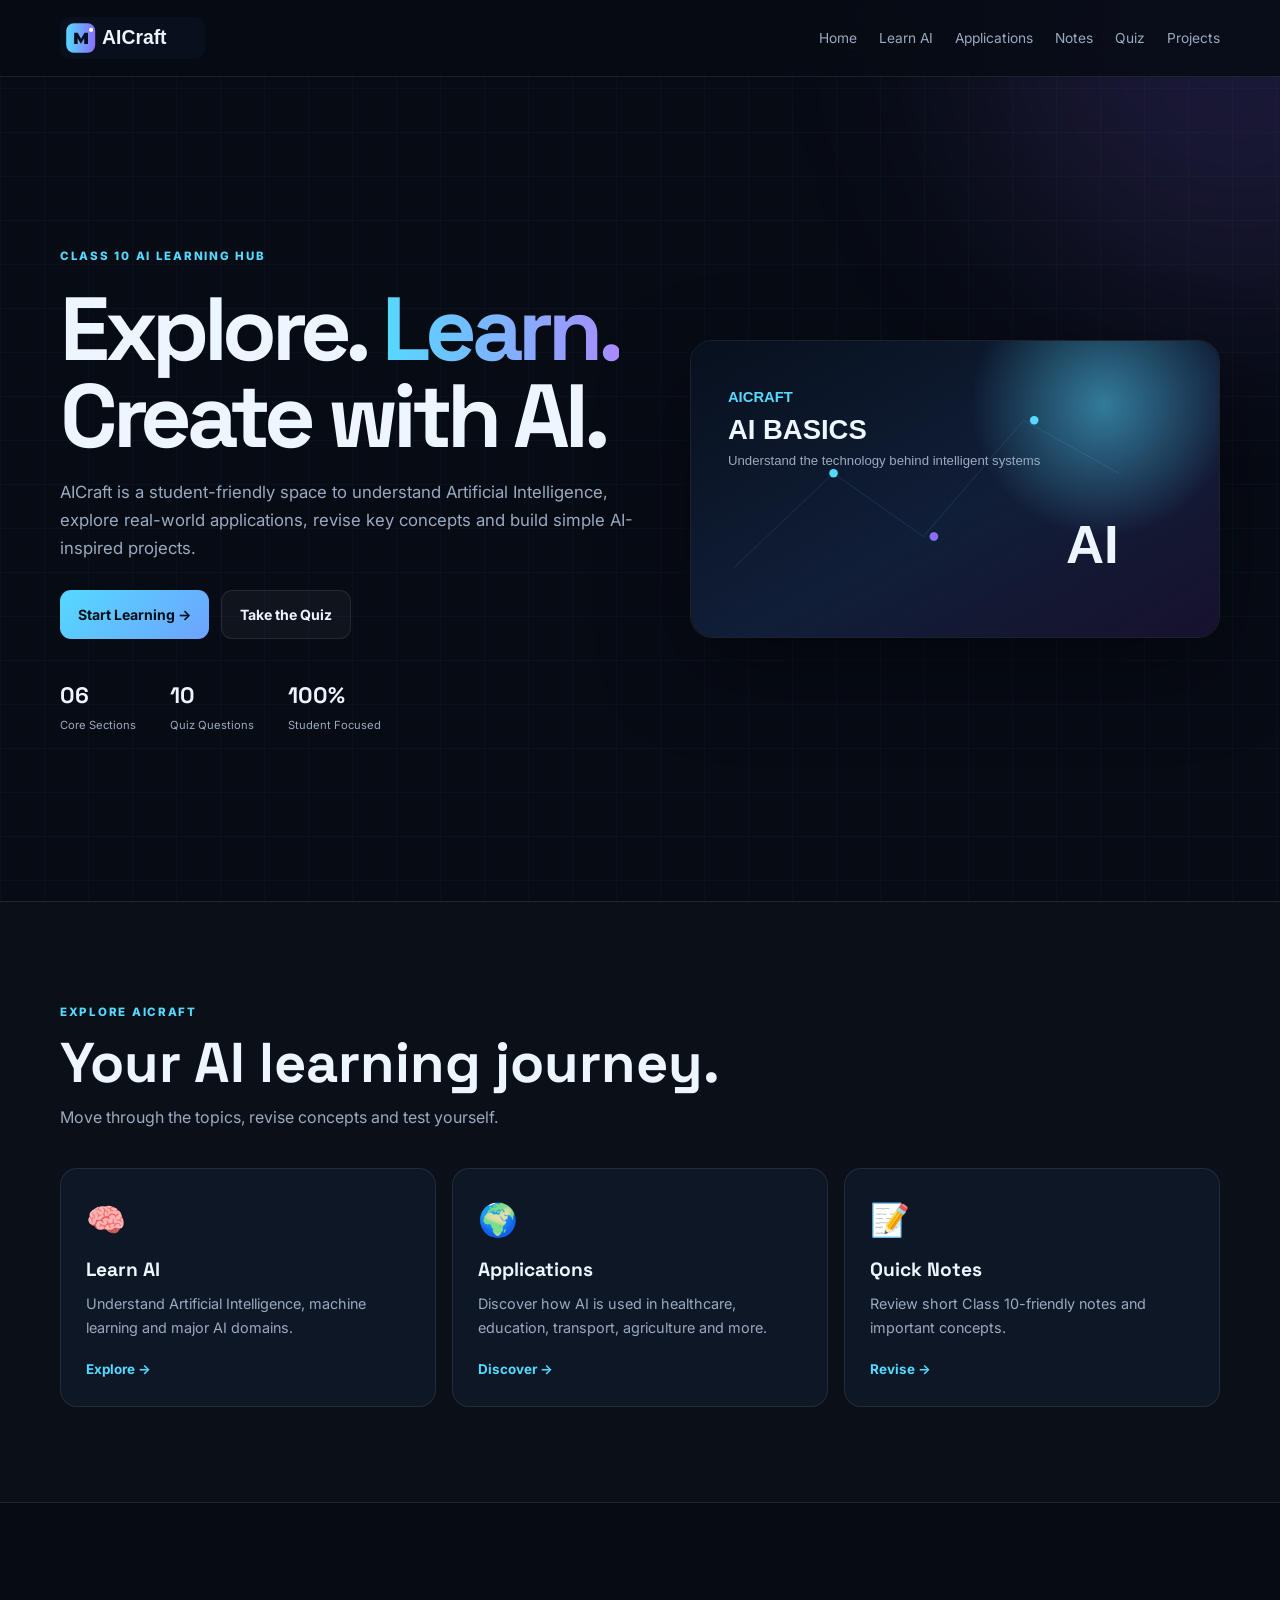
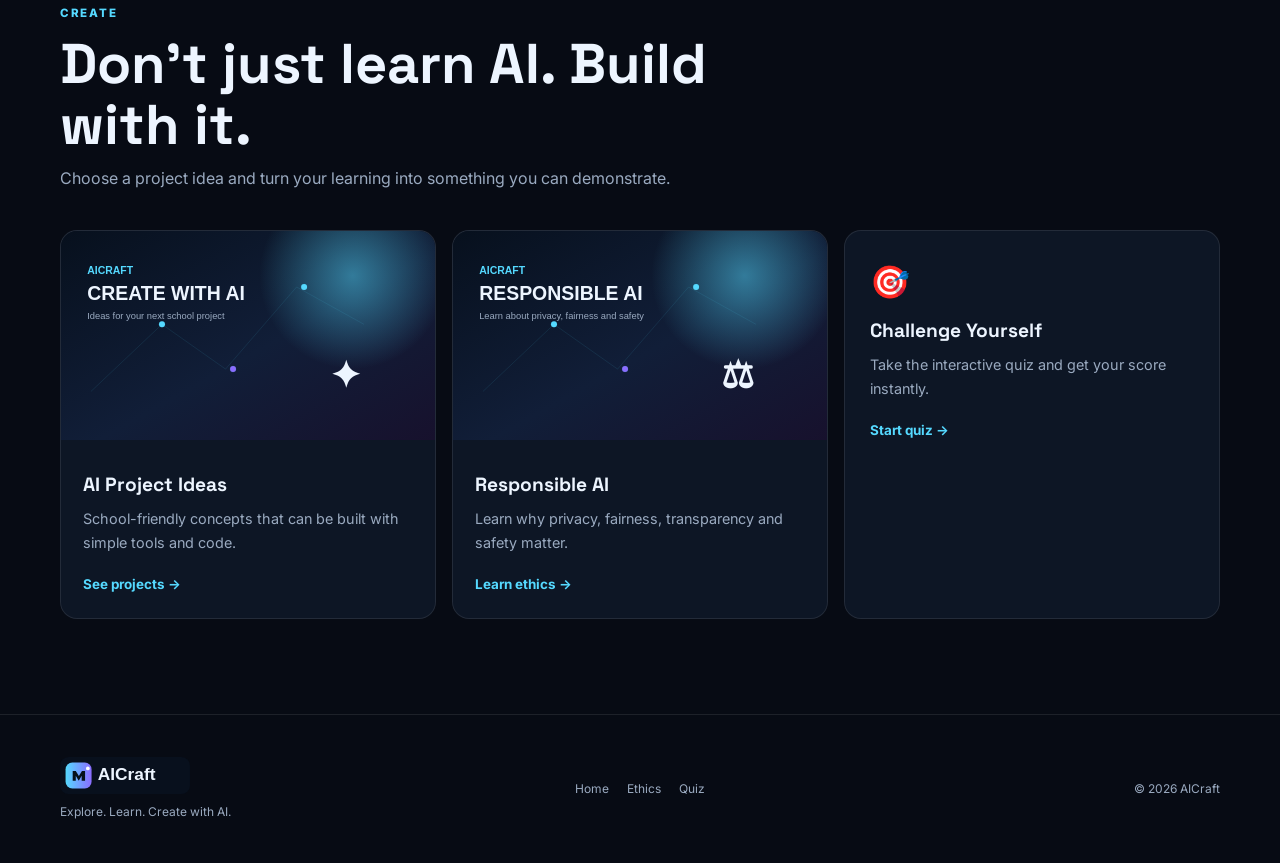
==== index.html @ e6972f3f "Add files via upload" ====
<!DOCTYPE html><html lang="en"><head><meta charset="UTF-8"><meta name="viewport" content="width=device-width,initial-scale=1.0"><meta name="description" content="AICraft Class 10 Artificial Intelligence learning website"><title>Home | AICraft</title><link rel="preconnect" href="https://fonts.googleapis.com"><link rel="preconnect" href="https://fonts.gstatic.com" crossorigin><link href="https://fonts.googleapis.com/css2?family=Inter:wght@400;600;700;800&family=Space+Grotesk:wght@500;600;700&display=swap" rel="stylesheet"><link rel="stylesheet" href="../style.css"></head><body><div class="bg"></div><header class="header"><nav class="nav container"><a class="brand" href="index.html"><img src="../assets/aicraft-logo.svg" alt="AICraft"></a><button class="menu" aria-label="Menu">☰</button><div class="navlinks"><a href="../index.html">Home</a><a href="ai.html">Learn AI</a><a href="applications.html">Applications</a><a href="notes.html">Notes</a><a href="quiz.html">Quiz</a><a href="projects.html">Projects</a></div></nav></header><main><section class="hero container"><div><span class="eyebrow">CLASS 10 AI LEARNING HUB</span><h1>Explore. <span class="gradient">Learn.</span><br>Create with AI.</h1><p>AICraft is a student-friendly space to understand Artificial Intelligence, explore real-world applications, revise key concepts and build simple AI-inspired projects.</p><div class="actions"><a class="btn primary" href="pages/ai.html">Start Learning →</a><a class="btn secondary" href="pages/quiz.html">Take the Quiz</a></div><div class="stats"><div><strong>06</strong><small>Core Sections</small></div><div><strong>10</strong><small>Quiz Questions</small></div><div><strong>100%</strong><small>Student Focused</small></div></div></div><div class="visual"><img src="assets/images/ai-basics.svg" alt="AICraft AI illustration"></div></section>
<section class="section alt"><div class="container"><div class="heading"><span class="eyebrow">EXPLORE AICRAFT</span><h2>Your AI learning journey.</h2><p>Move through the topics, revise concepts and test yourself.</p></div><div class="grid3"><article class="card"><div class="icon">🧠</div><h3>Learn AI</h3><p>Understand Artificial Intelligence, machine learning and major AI domains.</p><a class="link" href="pages/ai.html">Explore →</a></article><article class="card"><div class="icon">🌍</div><h3>Applications</h3><p>Discover how AI is used in healthcare, education, transport, agriculture and more.</p><a class="link" href="pages/applications.html">Discover →</a></article><article class="card"><div class="icon">📝</div><h3>Quick Notes</h3><p>Review short Class 10-friendly notes and important concepts.</p><a class="link" href="pages/notes.html">Revise →</a></article></div></div></section>
<section class="section container"><div class="heading"><span class="eyebrow">CREATE</span><h2>Don't just learn AI. Build with it.</h2><p>Choose a project idea and turn your learning into something you can demonstrate.</p></div><div class="grid3"><article class="image-card card"><img src="assets/images/ai-projects.svg" alt="AI project illustration"><div class="inside"><h3>AI Project Ideas</h3><p>School-friendly concepts that can be built with simple tools and code.</p><a class="link" href="pages/projects.html">See projects →</a></div></article><article class="image-card card"><img src="assets/images/ai-ethics.svg" alt="Responsible AI illustration"><div class="inside"><h3>Responsible AI</h3><p>Learn why privacy, fairness, transparency and safety matter.</p><a class="link" href="pages/ethics.html">Learn ethics →</a></div></article><article class="card"><div class="icon">🎯</div><h3>Challenge Yourself</h3><p>Take the interactive quiz and get your score instantly.</p><a class="link" href="pages/quiz.html">Start quiz →</a></article></div></section></main><footer class="footer"><div class="container footergrid"><div><img src="../assets/aicraft-logo.svg" alt="AICraft"><p>Explore. Learn. Create with AI.</p></div><div class="footerlinks"><a href="../index.html">Home</a><a href="ethics.html">Ethics</a><a href="quiz.html">Quiz</a></div><div class="right"><p>© <span id="year"></span> AICraft</p></div></div></footer><div class="modal hidden2"><div class="modalbox"><button class="close">×</button><div id="modalBody"></div></div></div><script src="../script.js"></script></body></html>
---- style.css ----
*{box-sizing:border-box;margin:0;padding:0}:root{--bg:#070b14;--panel:#0d1626;--card:#101a2b;--text:#edf5ff;--muted:#9aaac0;--cyan:#55d9ff;--violet:#8b6cff;--border:rgba(255,255,255,.09);--max:1160px}html{scroll-behavior:smooth}body{font-family:Inter,Arial,sans-serif;background:var(--bg);color:var(--text);line-height:1.65}a{text-decoration:none;color:inherit}button{font:inherit}.container{width:min(var(--max),calc(100% - 36px));margin:auto}.bg{position:fixed;inset:0;z-index:-2;background:linear-gradient(rgba(85,217,255,.035) 1px,transparent 1px),linear-gradient(90deg,rgba(85,217,255,.035) 1px,transparent 1px);background-size:44px 44px}.bg:after{content:"";position:absolute;width:520px;height:520px;right:-220px;top:-220px;background:rgba(139,108,255,.14);filter:blur(100px);border-radius:50%}.header{position:sticky;top:0;z-index:30;background:rgba(7,11,20,.82);backdrop-filter:blur(18px);border-bottom:1px solid var(--border)}.nav{height:76px;display:flex;align-items:center;justify-content:space-between}.brand img{width:145px;height:auto;display:block}.navlinks{display:flex;align-items:center;gap:22px}.navlinks a{font-size:.86rem;color:var(--muted);padding:8px 0}.navlinks a:hover,.navlinks a.active{color:var(--text)}.menu{display:none;border:0;background:none;color:var(--text);font-size:1.6rem}.hero{min-height:calc(100vh - 76px);display:grid;grid-template-columns:1.05fr .95fr;align-items:center;gap:45px;padding:70px 0}.eyebrow{color:var(--cyan);font-size:.72rem;font-weight:800;letter-spacing:.15em}.hero h1{font:800 clamp(3.2rem,7vw,6rem)/.98 Space Grotesk,Inter,sans-serif;letter-spacing:-.06em;margin:18px 0}.gradient{background:linear-gradient(90deg,var(--cyan),#a88cff);-webkit-background-clip:text;background-clip:text;color:transparent}.hero p{color:var(--muted);max-width:650px;font-size:1.05rem}.actions{display:flex;gap:12px;flex-wrap:wrap;margin-top:28px}.btn{display:inline-flex;align-items:center;justify-content:center;border-radius:11px;padding:12px 18px;border:1px solid var(--border);font-weight:700;font-size:.88rem;cursor:pointer}.primary{background:linear-gradient(135deg,var(--cyan),#6da2ff);color:#041019;border:0}.secondary{background:rgba(255,255,255,.04)}.visual{display:flex;justify-content:center;align-items:center}.visual img{width:100%;max-width:560px;border:1px solid var(--border);border-radius:22px;box-shadow:0 30px 90px rgba(0,0,0,.4)}.stats{display:flex;gap:34px;margin-top:42px}.stats strong{font:700 1.4rem Space Grotesk;display:block}.stats small{color:var(--muted);font-size:.7rem}.section{padding:95px 0}.section.alt{background:rgba(255,255,255,.018);border-top:1px solid var(--border);border-bottom:1px solid var(--border)}.heading{max-width:720px;margin-bottom:38px}.heading h2{font:700 clamp(2.2rem,5vw,3.5rem)/1.08 Space Grotesk;margin:10px 0}.heading p{color:var(--muted)}.grid3{display:grid;grid-template-columns:repeat(3,1fr);gap:16px}.card{background:rgba(16,26,43,.78);border:1px solid var(--border);border-radius:17px;padding:25px}.card h3{font:700 1.2rem Space Grotesk;margin:10px 0}.card p{color:var(--muted);font-size:.9rem}.icon{font-size:2rem}.link{display:inline-block;color:var(--cyan);font-weight:700;margin-top:18px;font-size:.84rem}.image-card{overflow:hidden;padding:0}.image-card img{width:100%;display:block}.image-card .inside{padding:22px}.list{display:grid;gap:12px}.listitem{display:flex;gap:14px;padding:19px;border:1px solid var(--border);border-radius:13px;background:rgba(16,26,43,.65)}.listitem b{font-family:Space Grotesk}.listitem span{color:var(--muted);font-size:.88rem}.notes{display:grid;grid-template-columns:repeat(2,1fr);gap:16px}.note{padding:24px;border:1px solid var(--border);border-radius:16px;background:var(--card)}.note .num{color:var(--cyan);font-weight:800;font-size:.72rem}.note h3{font:700 1.2rem Space Grotesk;margin:9px 0}.note p{color:var(--muted);font-size:.9rem}.tags{display:flex;gap:6px;flex-wrap:wrap;margin-top:14px}.tag{font-size:.65rem;border:1px solid var(--border);padding:3px 8px;border-radius:99px;color:#b9c9dc}.quiz{max-width:850px;margin:auto;background:var(--card);border:1px solid var(--border);border-radius:19px;padding:28px}.quizbar{height:5px;background:rgba(255,255,255,.07);border-radius:99px;overflow:hidden;margin:12px 0 28px}.quizbar i{display:block;height:100%;background:linear-gradient(90deg,var(--cyan),var(--violet));width:10%;transition:.3s}.answers{display:grid;gap:10px;margin-top:20px}.answer{padding:13px 15px;border:1px solid var(--border);background:rgba(255,255,255,.03);color:var(--text);border-radius:10px;text-align:left;cursor:pointer}.answer.correct{border-color:#35d49a;background:rgba(53,212,154,.1)}.answer.wrong{border-color:#ff6d83;background:rgba(255,109,131,.1)}.answer:disabled{cursor:default}.quiztop{display:flex;justify-content:space-between;color:var(--muted);font-size:.8rem}.quiznext{margin-top:18px;display:flex;justify-content:flex-end}.result{text-align:center;margin-top:18px;padding:20px;border:1px solid rgba(85,217,255,.2);border-radius:12px}.hidden{display:none}.projectgrid{display:grid;grid-template-columns:repeat(3,1fr);gap:16px}.project{padding:25px;border:1px solid var(--border);border-radius:17px;background:var(--card)}.projecttop{display:flex;justify-content:space-between;color:var(--cyan);font-size:.68rem;font-weight:800;margin-bottom:32px}.project p{color:var(--muted);font-size:.9rem}.footer{border-top:1px solid var(--border);padding:42px 0}.footergrid{display:grid;grid-template-columns:1fr auto 1fr;gap:25px;align-items:center}.footer img{width:130px}.footer p,.footerlinks{color:var(--muted);font-size:.75rem}.footerlinks{display:flex;gap:18px}.right{text-align:right}.modal{position:fixed;inset:0;background:rgba(0,0,0,.75);z-index:60;display:grid;place-items:center;padding:18px}.modalbox{width:min(620px,100%);background:#0d1626;border:1px solid var(--border);border-radius:18px;padding:30px;position:relative}.close{position:absolute;right:13px;top:8px;background:none;border:0;color:var(--muted);font-size:1.8rem;cursor:pointer}.modalbox h2{font:700 1.8rem Space Grotesk;margin-bottom:12px}.modalbox p,.modalbox li{color:var(--muted)}.modalbox ul{margin-left:20px}.hidden2{display:none!important}@media(max-width:900px){.hero{grid-template-columns:1fr}.grid3,.projectgrid{grid-template-columns:1fr}.footergrid{grid-template-columns:1fr}.right{text-align:left}}@media(max-width:700px){.navlinks{display:none;position:absolute;left:0;right:0;top:76px;background:#090f1b;padding:18px;flex-direction:column;align-items:flex-start;border-bottom:1px solid var(--border)}.navlinks.open{display:flex}.menu{display:block}.notes{grid-template-columns:1fr}.hero{padding:50px 0}.hero h1{font-size:clamp(3rem,15vw,4.5rem)}.stats{gap:18px;flex-wrap:wrap}.section{padding:70px 0}}
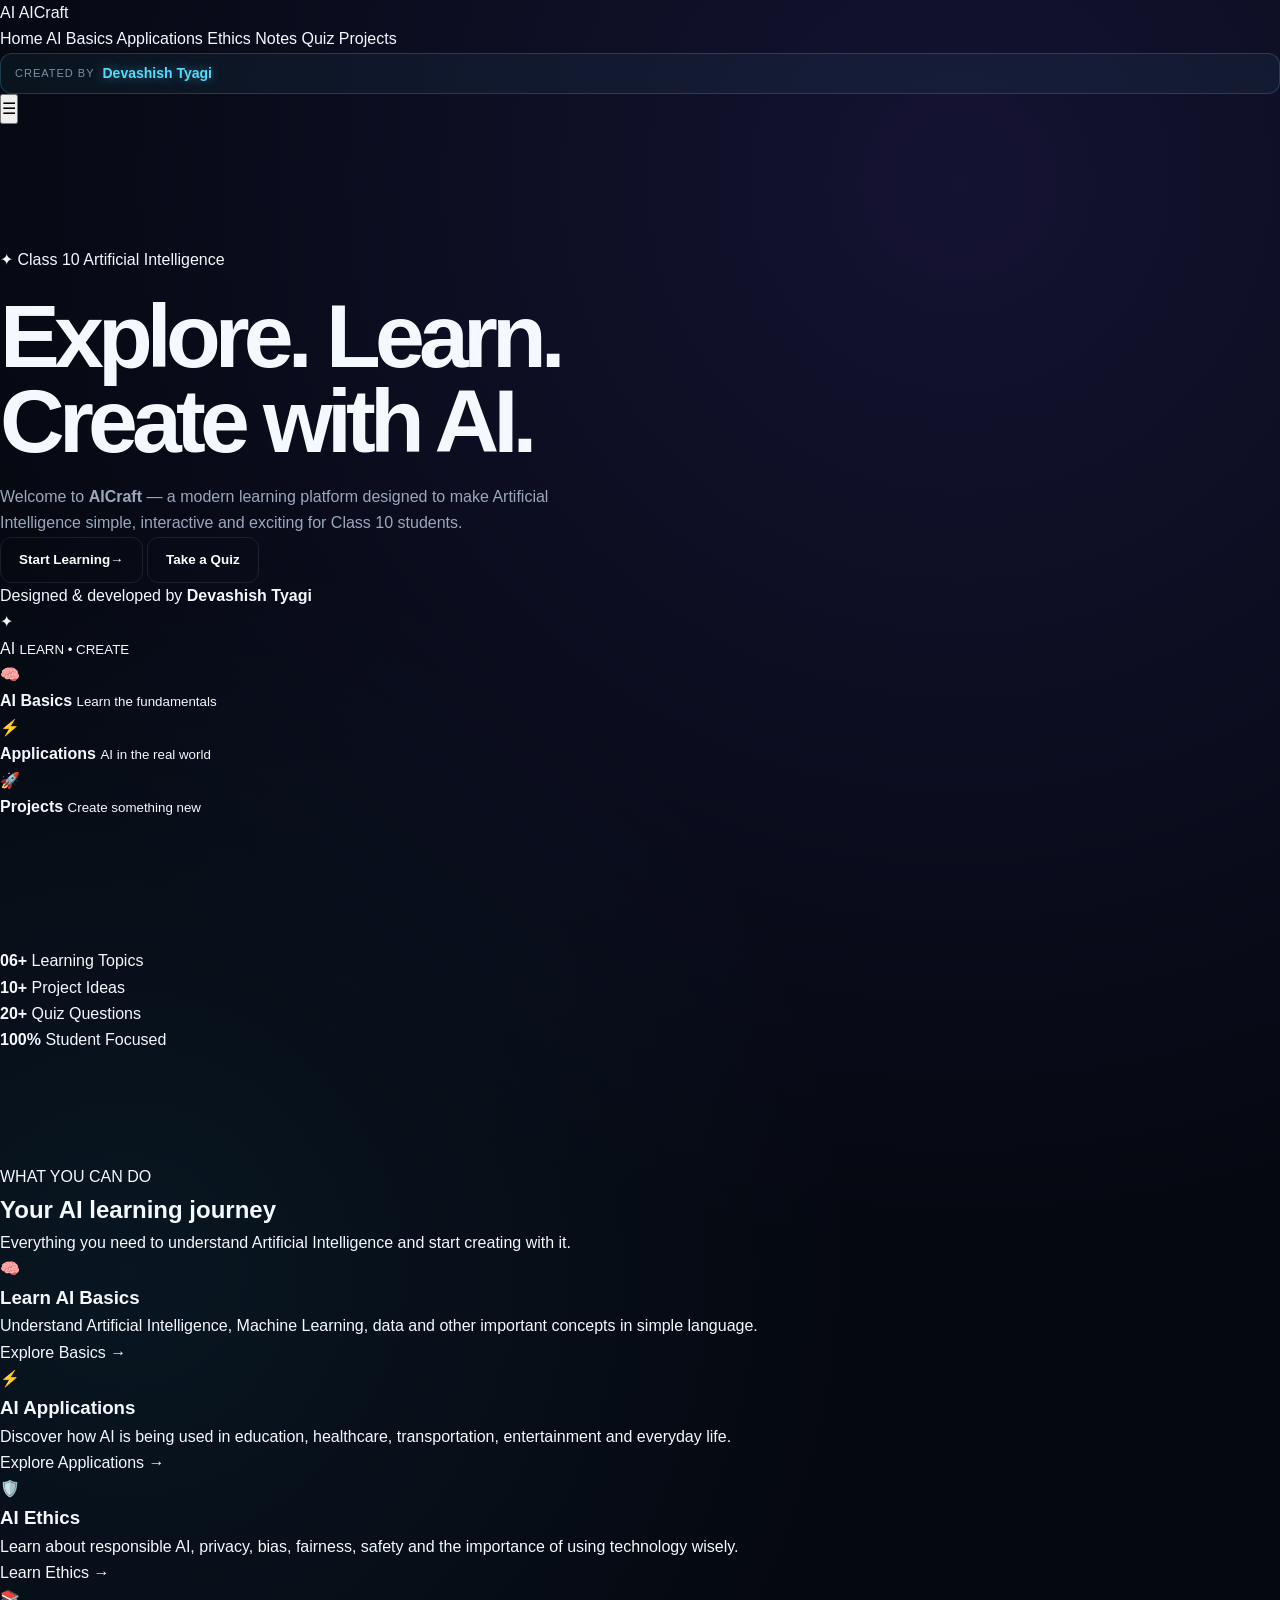
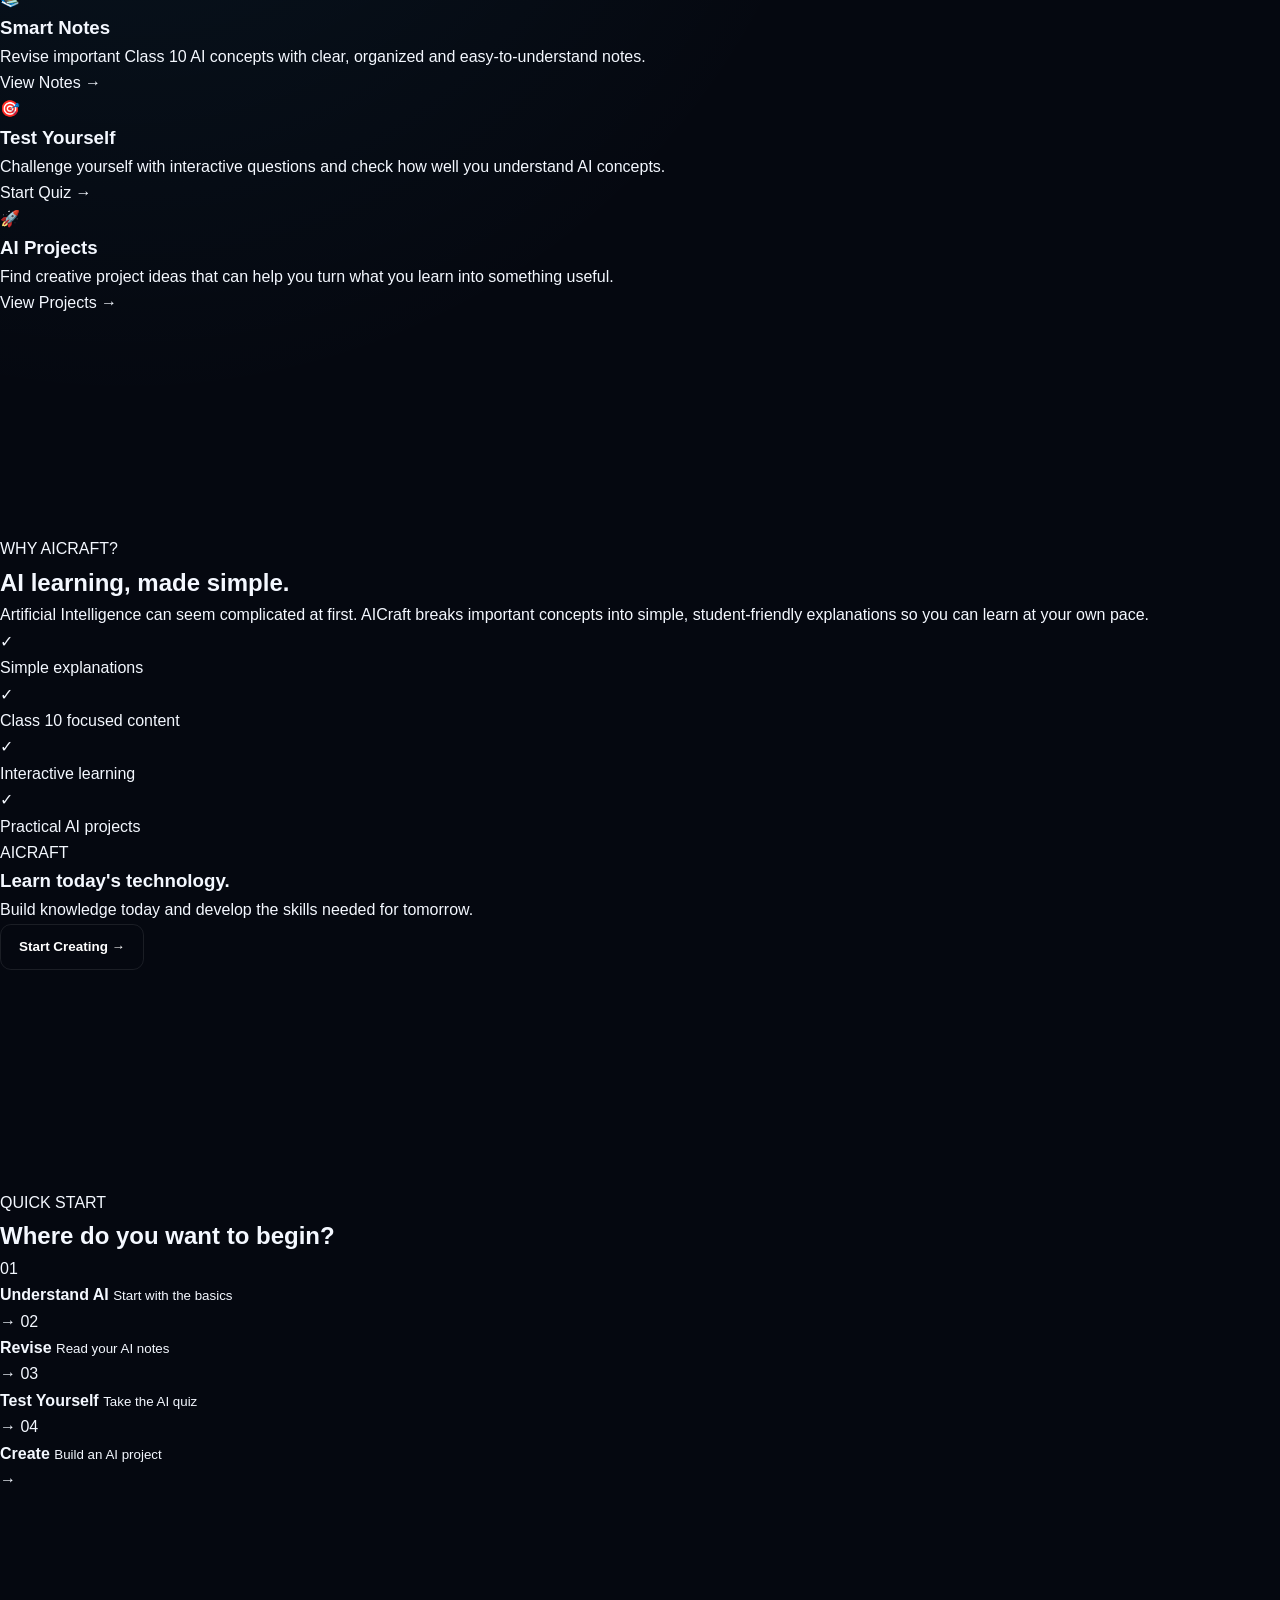
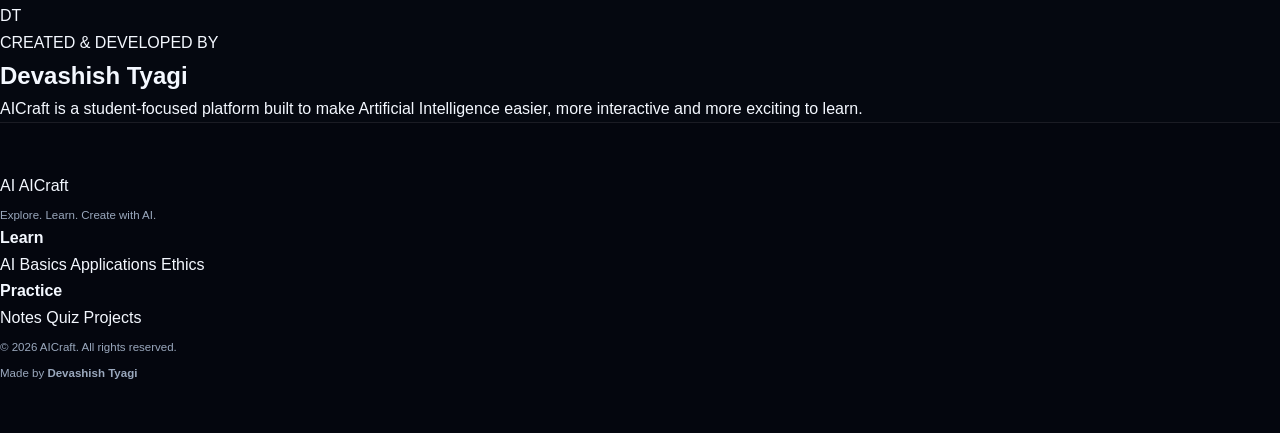
==== commit 862b8300: "Update index.html" ====
--- a/index.html
+++ b/index.html
@@ -1,3 +1,714 @@
-<!DOCTYPE html><html lang="en"><head><meta charset="UTF-8"><meta name="viewport" content="width=device-width,initial-scale=1.0"><meta name="description" content="AICraft Class 10 Artificial Intelligence learning website"><title>Home | AICraft</title><link rel="preconnect" href="https://fonts.googleapis.com"><link rel="preconnect" href="https://fonts.gstatic.com" crossorigin><link href="https://fonts.googleapis.com/css2?family=Inter:wght@400;600;700;800&family=Space+Grotesk:wght@500;600;700&display=swap" rel="stylesheet"><link rel="stylesheet" href="../style.css"></head><body><div class="bg"></div><header class="header"><nav class="nav container"><a class="brand" href="index.html"><img src="../assets/aicraft-logo.svg" alt="AICraft"></a><button class="menu" aria-label="Menu">☰</button><div class="navlinks"><a href="../index.html">Home</a><a href="ai.html">Learn AI</a><a href="applications.html">Applications</a><a href="notes.html">Notes</a><a href="quiz.html">Quiz</a><a href="projects.html">Projects</a></div></nav></header><main><section class="hero container"><div><span class="eyebrow">CLASS 10 AI LEARNING HUB</span><h1>Explore. <span class="gradient">Learn.</span><br>Create with AI.</h1><p>AICraft is a student-friendly space to understand Artificial Intelligence, explore real-world applications, revise key concepts and build simple AI-inspired projects.</p><div class="actions"><a class="btn primary" href="pages/ai.html">Start Learning →</a><a class="btn secondary" href="pages/quiz.html">Take the Quiz</a></div><div class="stats"><div><strong>06</strong><small>Core Sections</small></div><div><strong>10</strong><small>Quiz Questions</small></div><div><strong>100%</strong><small>Student Focused</small></div></div></div><div class="visual"><img src="assets/images/ai-basics.svg" alt="AICraft AI illustration"></div></section>
-<section class="section alt"><div class="container"><div class="heading"><span class="eyebrow">EXPLORE AICRAFT</span><h2>Your AI learning journey.</h2><p>Move through the topics, revise concepts and test yourself.</p></div><div class="grid3"><article class="card"><div class="icon">🧠</div><h3>Learn AI</h3><p>Understand Artificial Intelligence, machine learning and major AI domains.</p><a class="link" href="pages/ai.html">Explore →</a></article><article class="card"><div class="icon">🌍</div><h3>Applications</h3><p>Discover how AI is used in healthcare, education, transport, agriculture and more.</p><a class="link" href="pages/applications.html">Discover →</a></article><article class="card"><div class="icon">📝</div><h3>Quick Notes</h3><p>Review short Class 10-friendly notes and important concepts.</p><a class="link" href="pages/notes.html">Revise →</a></article></div></div></section>
-<section class="section container"><div class="heading"><span class="eyebrow">CREATE</span><h2>Don't just learn AI. Build with it.</h2><p>Choose a project idea and turn your learning into something you can demonstrate.</p></div><div class="grid3"><article class="image-card card"><img src="assets/images/ai-projects.svg" alt="AI project illustration"><div class="inside"><h3>AI Project Ideas</h3><p>School-friendly concepts that can be built with simple tools and code.</p><a class="link" href="pages/projects.html">See projects →</a></div></article><article class="image-card card"><img src="assets/images/ai-ethics.svg" alt="Responsible AI illustration"><div class="inside"><h3>Responsible AI</h3><p>Learn why privacy, fairness, transparency and safety matter.</p><a class="link" href="pages/ethics.html">Learn ethics →</a></div></article><article class="card"><div class="icon">🎯</div><h3>Challenge Yourself</h3><p>Take the interactive quiz and get your score instantly.</p><a class="link" href="pages/quiz.html">Start quiz →</a></article></div></section></main><footer class="footer"><div class="container footergrid"><div><img src="../assets/aicraft-logo.svg" alt="AICraft"><p>Explore. Learn. Create with AI.</p></div><div class="footerlinks"><a href="../index.html">Home</a><a href="ethics.html">Ethics</a><a href="quiz.html">Quiz</a></div><div class="right"><p>© <span id="year"></span> AICraft</p></div></div></footer><div class="modal hidden2"><div class="modalbox"><button class="close">×</button><div id="modalBody"></div></div></div><script src="../script.js"></script></body></html>+<!DOCTYPE html>
+<html lang="en">
+<head>
+  <meta charset="UTF-8">
+
+  <meta
+    name="viewport"
+    content="width=device-width, initial-scale=1.0"
+  >
+
+  <meta
+    name="description"
+    content="AICraft — Explore, Learn, Create with AI. Class 10 Artificial Intelligence learning platform by Devashish Tyagi."
+  >
+
+  <meta name="author" content="Devashish Tyagi">
+
+  <title>AICraft — Learn AI | Devashish Tyagi</title>
+
+  <link rel="stylesheet" href="style.css">
+</head>
+
+<body>
+
+  <!-- =========================
+       NAVIGATION
+  ========================== -->
+
+  <header class="navbar">
+
+    <div class="nav-container">
+
+      <!-- Logo -->
+      <a href="index.html" class="logo">
+        <span class="logo-mark">AI</span>
+        <span class="logo-text">AICraft</span>
+      </a>
+
+      <!-- Navigation -->
+      <nav class="nav-links">
+
+        <a href="index.html" class="active">
+          Home
+        </a>
+
+        <a href="pages/ai.html">
+          AI Basics
+        </a>
+
+        <a href="pages/applications.html">
+          Applications
+        </a>
+
+        <a href="pages/ethics.html">
+          Ethics
+        </a>
+
+        <a href="pages/notes.html">
+          Notes
+        </a>
+
+        <a href="pages/quiz.html">
+          Quiz
+        </a>
+
+        <a href="pages/projects.html">
+          Projects
+        </a>
+
+      </nav>
+
+      <!-- Creator -->
+      <div class="creator-name">
+        <span>Created by</span>
+        <strong>Devashish Tyagi</strong>
+      </div>
+
+      <!-- Mobile menu button -->
+      <button
+        class="menu-toggle"
+        aria-label="Open navigation menu"
+        type="button"
+      >
+        ☰
+      </button>
+
+    </div>
+
+  </header>
+
+
+  <!-- =========================
+       HERO SECTION
+  ========================== -->
+
+  <main>
+
+    <section class="hero">
+
+      <div class="hero-container">
+
+        <!-- Hero text -->
+
+        <div class="hero-content">
+
+          <div class="hero-badge">
+            <span>✦</span>
+            Class 10 Artificial Intelligence
+          </div>
+
+          <h1>
+            Explore.
+            <span>Learn.</span>
+            Create with AI.
+          </h1>
+
+          <p>
+            Welcome to <strong>AICraft</strong> — a modern learning
+            platform designed to make Artificial Intelligence
+            simple, interactive and exciting for Class 10 students.
+          </p>
+
+          <div class="hero-buttons">
+
+            <a
+              href="pages/ai.html"
+              class="btn btn-primary"
+            >
+              Start Learning
+              <span>→</span>
+            </a>
+
+            <a
+              href="pages/quiz.html"
+              class="btn btn-secondary"
+            >
+              Take a Quiz
+            </a>
+
+          </div>
+
+          <div class="hero-credit">
+            <span>Designed & developed by</span>
+            <strong>Devashish Tyagi</strong>
+          </div>
+
+        </div>
+
+
+        <!-- AI visual -->
+
+        <div class="hero-visual">
+
+          <div class="ai-orbit orbit-one"></div>
+          <div class="ai-orbit orbit-two"></div>
+
+          <div class="ai-glow"></div>
+
+          <div class="ai-core">
+
+            <div class="core-icon">
+              ✦
+            </div>
+
+            <div class="core-text">
+              <span>AI</span>
+              <small>LEARN • CREATE</small>
+            </div>
+
+          </div>
+
+          <div class="floating-card card-one">
+            <span>🧠</span>
+            <div>
+              <strong>AI Basics</strong>
+              <small>Learn the fundamentals</small>
+            </div>
+          </div>
+
+          <div class="floating-card card-two">
+            <span>⚡</span>
+            <div>
+              <strong>Applications</strong>
+              <small>AI in the real world</small>
+            </div>
+          </div>
+
+          <div class="floating-card card-three">
+            <span>🚀</span>
+            <div>
+              <strong>Projects</strong>
+              <small>Create something new</small>
+            </div>
+          </div>
+
+        </div>
+
+      </div>
+
+    </section>
+
+
+    <!-- =========================
+         STATS
+    ========================== -->
+
+    <section class="stats-section">
+
+      <div class="stats-container">
+
+        <div class="stat">
+          <strong>06+</strong>
+          <span>Learning Topics</span>
+        </div>
+
+        <div class="stat">
+          <strong>10+</strong>
+          <span>Project Ideas</span>
+        </div>
+
+        <div class="stat">
+          <strong>20+</strong>
+          <span>Quiz Questions</span>
+        </div>
+
+        <div class="stat">
+          <strong>100%</strong>
+          <span>Student Focused</span>
+        </div>
+
+      </div>
+
+    </section>
+
+
+    <!-- =========================
+         FEATURES
+    ========================== -->
+
+    <section class="section">
+
+      <div class="section-heading">
+
+        <div class="section-label">
+          WHAT YOU CAN DO
+        </div>
+
+        <h2>
+          Your AI learning journey
+        </h2>
+
+        <p>
+          Everything you need to understand Artificial Intelligence
+          and start creating with it.
+        </p>
+
+      </div>
+
+
+      <div class="cards-grid">
+
+        <!-- Card 1 -->
+
+        <a
+          href="pages/ai.html"
+          class="feature-card"
+        >
+
+          <div class="card-icon">
+            🧠
+          </div>
+
+          <h3>
+            Learn AI Basics
+          </h3>
+
+          <p>
+            Understand Artificial Intelligence, Machine Learning,
+            data and other important concepts in simple language.
+          </p>
+
+          <span class="card-link">
+            Explore Basics →
+          </span>
+
+        </a>
+
+
+        <!-- Card 2 -->
+
+        <a
+          href="pages/applications.html"
+          class="feature-card"
+        >
+
+          <div class="card-icon">
+            ⚡
+          </div>
+
+          <h3>
+            AI Applications
+          </h3>
+
+          <p>
+            Discover how AI is being used in education, healthcare,
+            transportation, entertainment and everyday life.
+          </p>
+
+          <span class="card-link">
+            Explore Applications →
+          </span>
+
+        </a>
+
+
+        <!-- Card 3 -->
+
+        <a
+          href="pages/ethics.html"
+          class="feature-card"
+        >
+
+          <div class="card-icon">
+            🛡️
+          </div>
+
+          <h3>
+            AI Ethics
+          </h3>
+
+          <p>
+            Learn about responsible AI, privacy, bias, fairness,
+            safety and the importance of using technology wisely.
+          </p>
+
+          <span class="card-link">
+            Learn Ethics →
+          </span>
+
+        </a>
+
+
+        <!-- Card 4 -->
+
+        <a
+          href="pages/notes.html"
+          class="feature-card"
+        >
+
+          <div class="card-icon">
+            📚
+          </div>
+
+          <h3>
+            Smart Notes
+          </h3>
+
+          <p>
+            Revise important Class 10 AI concepts with clear,
+            organized and easy-to-understand notes.
+          </p>
+
+          <span class="card-link">
+            View Notes →
+          </span>
+
+        </a>
+
+
+        <!-- Card 5 -->
+
+        <a
+          href="pages/quiz.html"
+          class="feature-card"
+        >
+
+          <div class="card-icon">
+            🎯
+          </div>
+
+          <h3>
+            Test Yourself
+          </h3>
+
+          <p>
+            Challenge yourself with interactive questions and
+            check how well you understand AI concepts.
+          </p>
+
+          <span class="card-link">
+            Start Quiz →
+          </span>
+
+        </a>
+
+
+        <!-- Card 6 -->
+
+        <a
+          href="pages/projects.html"
+          class="feature-card"
+        >
+
+          <div class="card-icon">
+            🚀
+          </div>
+
+          <h3>
+            AI Projects
+          </h3>
+
+          <p>
+            Find creative project ideas that can help you turn
+            what you learn into something useful.
+          </p>
+
+          <span class="card-link">
+            View Projects →
+          </span>
+
+        </a>
+
+      </div>
+
+    </section>
+
+
+    <!-- =========================
+         WHY AICRAFT
+    ========================== -->
+
+    <section class="section">
+
+      <div class="split-section">
+
+        <div class="split-content">
+
+          <div class="section-label">
+            WHY AICRAFT?
+          </div>
+
+          <h2>
+            AI learning,
+            <span>made simple.</span>
+          </h2>
+
+          <p>
+            Artificial Intelligence can seem complicated at first.
+            AICraft breaks important concepts into simple,
+            student-friendly explanations so you can learn at your
+            own pace.
+          </p>
+
+          <div class="check-list">
+
+            <div class="check-item">
+              <span>✓</span>
+              <p>Simple explanations</p>
+            </div>
+
+            <div class="check-item">
+              <span>✓</span>
+              <p>Class 10 focused content</p>
+            </div>
+
+            <div class="check-item">
+              <span>✓</span>
+              <p>Interactive learning</p>
+            </div>
+
+            <div class="check-item">
+              <span>✓</span>
+              <p>Practical AI projects</p>
+            </div>
+
+          </div>
+
+        </div>
+
+
+        <div class="info-panel">
+
+          <div class="info-panel-glow"></div>
+
+          <div class="info-content">
+
+            <span class="info-small">
+              AICRAFT
+            </span>
+
+            <h3>
+              Learn today's
+              technology.
+            </h3>
+
+            <p>
+              Build knowledge today and develop the skills
+              needed for tomorrow.
+            </p>
+
+            <a
+              href="pages/projects.html"
+              class="btn btn-primary"
+            >
+              Start Creating →
+            </a>
+
+          </div>
+
+        </div>
+
+      </div>
+
+    </section>
+
+
+    <!-- =========================
+         QUICK START
+    ========================== -->
+
+    <section class="section quick-section">
+
+      <div class="section-heading">
+
+        <div class="section-label">
+          QUICK START
+        </div>
+
+        <h2>
+          Where do you want to begin?
+        </h2>
+
+      </div>
+
+
+      <div class="quick-grid">
+
+        <a
+          href="pages/ai.html"
+          class="quick-card"
+        >
+          <span>01</span>
+          <div>
+            <strong>Understand AI</strong>
+            <small>Start with the basics</small>
+          </div>
+          <b>→</b>
+        </a>
+
+
+        <a
+          href="pages/notes.html"
+          class="quick-card"
+        >
+          <span>02</span>
+          <div>
+            <strong>Revise</strong>
+            <small>Read your AI notes</small>
+          </div>
+          <b>→</b>
+        </a>
+
+
+        <a
+          href="pages/quiz.html"
+          class="quick-card"
+        >
+          <span>03</span>
+          <div>
+            <strong>Test Yourself</strong>
+            <small>Take the AI quiz</small>
+          </div>
+          <b>→</b>
+        </a>
+
+
+        <a
+          href="pages/projects.html"
+          class="quick-card"
+        >
+          <span>04</span>
+          <div>
+            <strong>Create</strong>
+            <small>Build an AI project</small>
+          </div>
+          <b>→</b>
+        </a>
+
+      </div>
+
+    </section>
+
+
+    <!-- =========================
+         CREATOR SECTION
+    ========================== -->
+
+    <section class="creator-section">
+
+      <div class="creator-box">
+
+        <div class="creator-avatar">
+          DT
+        </div>
+
+        <div class="creator-info">
+
+          <span>
+            CREATED & DEVELOPED BY
+          </span>
+
+          <h2>
+            Devashish Tyagi
+          </h2>
+
+          <p>
+            AICraft is a student-focused platform built to make
+            Artificial Intelligence easier, more interactive and
+            more exciting to learn.
+          </p>
+
+        </div>
+
+      </div>
+
+    </section>
+
+  </main>
+
+
+  <!-- =========================
+       FOOTER
+  ========================== -->
+
+  <footer class="footer">
+
+    <div class="footer-container">
+
+      <div class="footer-brand">
+
+        <a href="index.html" class="logo">
+          <span class="logo-mark">AI</span>
+          <span class="logo-text">AICraft</span>
+        </a>
+
+        <p>
+          Explore. Learn. Create with AI.
+        </p>
+
+      </div>
+
+
+      <div class="footer-links">
+
+        <div>
+          <h4>Learn</h4>
+
+          <a href="pages/ai.html">
+            AI Basics
+          </a>
+
+          <a href="pages/applications.html">
+            Applications
+          </a>
+
+          <a href="pages/ethics.html">
+            Ethics
+          </a>
+
+        </div>
+
+
+        <div>
+          <h4>Practice</h4>
+
+          <a href="pages/notes.html">
+            Notes
+          </a>
+
+          <a href="pages/quiz.html">
+            Quiz
+          </a>
+
+          <a href="pages/projects.html">
+            Projects
+          </a>
+
+        </div>
+
+      </div>
+
+    </div>
+
+
+    <div class="footer-bottom">
+
+      <p>
+        © 2026 AICraft. All rights reserved.
+      </p>
+
+      <p>
+        Made by <strong>Devashish Tyagi</strong>
+      </p>
+
+    </div>
+
+  </footer>
+
+
+  <!-- JavaScript -->
+  <script src="script.js"></script>
+
+</body>
+</html>
--- a/style.css
+++ b/style.css
@@ -1 +1,1314 @@
-*{box-sizing:border-box;margin:0;padding:0}:root{--bg:#070b14;--panel:#0d1626;--card:#101a2b;--text:#edf5ff;--muted:#9aaac0;--cyan:#55d9ff;--violet:#8b6cff;--border:rgba(255,255,255,.09);--max:1160px}html{scroll-behavior:smooth}body{font-family:Inter,Arial,sans-serif;background:var(--bg);color:var(--text);line-height:1.65}a{text-decoration:none;color:inherit}button{font:inherit}.container{width:min(var(--max),calc(100% - 36px));margin:auto}.bg{position:fixed;inset:0;z-index:-2;background:linear-gradient(rgba(85,217,255,.035) 1px,transparent 1px),linear-gradient(90deg,rgba(85,217,255,.035) 1px,transparent 1px);background-size:44px 44px}.bg:after{content:"";position:absolute;width:520px;height:520px;right:-220px;top:-220px;background:rgba(139,108,255,.14);filter:blur(100px);border-radius:50%}.header{position:sticky;top:0;z-index:30;background:rgba(7,11,20,.82);backdrop-filter:blur(18px);border-bottom:1px solid var(--border)}.nav{height:76px;display:flex;align-items:center;justify-content:space-between}.brand img{width:145px;height:auto;display:block}.navlinks{display:flex;align-items:center;gap:22px}.navlinks a{font-size:.86rem;color:var(--muted);padding:8px 0}.navlinks a:hover,.navlinks a.active{color:var(--text)}.menu{display:none;border:0;background:none;color:var(--text);font-size:1.6rem}.hero{min-height:calc(100vh - 76px);display:grid;grid-template-columns:1.05fr .95fr;align-items:center;gap:45px;padding:70px 0}.eyebrow{color:var(--cyan);font-size:.72rem;font-weight:800;letter-spacing:.15em}.hero h1{font:800 clamp(3.2rem,7vw,6rem)/.98 Space Grotesk,Inter,sans-serif;letter-spacing:-.06em;margin:18px 0}.gradient{background:linear-gradient(90deg,var(--cyan),#a88cff);-webkit-background-clip:text;background-clip:text;color:transparent}.hero p{color:var(--muted);max-width:650px;font-size:1.05rem}.actions{display:flex;gap:12px;flex-wrap:wrap;margin-top:28px}.btn{display:inline-flex;align-items:center;justify-content:center;border-radius:11px;padding:12px 18px;border:1px solid var(--border);font-weight:700;font-size:.88rem;cursor:pointer}.primary{background:linear-gradient(135deg,var(--cyan),#6da2ff);color:#041019;border:0}.secondary{background:rgba(255,255,255,.04)}.visual{display:flex;justify-content:center;align-items:center}.visual img{width:100%;max-width:560px;border:1px solid var(--border);border-radius:22px;box-shadow:0 30px 90px rgba(0,0,0,.4)}.stats{display:flex;gap:34px;margin-top:42px}.stats strong{font:700 1.4rem Space Grotesk;display:block}.stats small{color:var(--muted);font-size:.7rem}.section{padding:95px 0}.section.alt{background:rgba(255,255,255,.018);border-top:1px solid var(--border);border-bottom:1px solid var(--border)}.heading{max-width:720px;margin-bottom:38px}.heading h2{font:700 clamp(2.2rem,5vw,3.5rem)/1.08 Space Grotesk;margin:10px 0}.heading p{color:var(--muted)}.grid3{display:grid;grid-template-columns:repeat(3,1fr);gap:16px}.card{background:rgba(16,26,43,.78);border:1px solid var(--border);border-radius:17px;padding:25px}.card h3{font:700 1.2rem Space Grotesk;margin:10px 0}.card p{color:var(--muted);font-size:.9rem}.icon{font-size:2rem}.link{display:inline-block;color:var(--cyan);font-weight:700;margin-top:18px;font-size:.84rem}.image-card{overflow:hidden;padding:0}.image-card img{width:100%;display:block}.image-card .inside{padding:22px}.list{display:grid;gap:12px}.listitem{display:flex;gap:14px;padding:19px;border:1px solid var(--border);border-radius:13px;background:rgba(16,26,43,.65)}.listitem b{font-family:Space Grotesk}.listitem span{color:var(--muted);font-size:.88rem}.notes{display:grid;grid-template-columns:repeat(2,1fr);gap:16px}.note{padding:24px;border:1px solid var(--border);border-radius:16px;background:var(--card)}.note .num{color:var(--cyan);font-weight:800;font-size:.72rem}.note h3{font:700 1.2rem Space Grotesk;margin:9px 0}.note p{color:var(--muted);font-size:.9rem}.tags{display:flex;gap:6px;flex-wrap:wrap;margin-top:14px}.tag{font-size:.65rem;border:1px solid var(--border);padding:3px 8px;border-radius:99px;color:#b9c9dc}.quiz{max-width:850px;margin:auto;background:var(--card);border:1px solid var(--border);border-radius:19px;padding:28px}.quizbar{height:5px;background:rgba(255,255,255,.07);border-radius:99px;overflow:hidden;margin:12px 0 28px}.quizbar i{display:block;height:100%;background:linear-gradient(90deg,var(--cyan),var(--violet));width:10%;transition:.3s}.answers{display:grid;gap:10px;margin-top:20px}.answer{padding:13px 15px;border:1px solid var(--border);background:rgba(255,255,255,.03);color:var(--text);border-radius:10px;text-align:left;cursor:pointer}.answer.correct{border-color:#35d49a;background:rgba(53,212,154,.1)}.answer.wrong{border-color:#ff6d83;background:rgba(255,109,131,.1)}.answer:disabled{cursor:default}.quiztop{display:flex;justify-content:space-between;color:var(--muted);font-size:.8rem}.quiznext{margin-top:18px;display:flex;justify-content:flex-end}.result{text-align:center;margin-top:18px;padding:20px;border:1px solid rgba(85,217,255,.2);border-radius:12px}.hidden{display:none}.projectgrid{display:grid;grid-template-columns:repeat(3,1fr);gap:16px}.project{padding:25px;border:1px solid var(--border);border-radius:17px;background:var(--card)}.projecttop{display:flex;justify-content:space-between;color:var(--cyan);font-size:.68rem;font-weight:800;margin-bottom:32px}.project p{color:var(--muted);font-size:.9rem}.footer{border-top:1px solid var(--border);padding:42px 0}.footergrid{display:grid;grid-template-columns:1fr auto 1fr;gap:25px;align-items:center}.footer img{width:130px}.footer p,.footerlinks{color:var(--muted);font-size:.75rem}.footerlinks{display:flex;gap:18px}.right{text-align:right}.modal{position:fixed;inset:0;background:rgba(0,0,0,.75);z-index:60;display:grid;place-items:center;padding:18px}.modalbox{width:min(620px,100%);background:#0d1626;border:1px solid var(--border);border-radius:18px;padding:30px;position:relative}.close{position:absolute;right:13px;top:8px;background:none;border:0;color:var(--muted);font-size:1.8rem;cursor:pointer}.modalbox h2{font:700 1.8rem Space Grotesk;margin-bottom:12px}.modalbox p,.modalbox li{color:var(--muted)}.modalbox ul{margin-left:20px}.hidden2{display:none!important}@media(max-width:900px){.hero{grid-template-columns:1fr}.grid3,.projectgrid{grid-template-columns:1fr}.footergrid{grid-template-columns:1fr}.right{text-align:left}}@media(max-width:700px){.navlinks{display:none;position:absolute;left:0;right:0;top:76px;background:#090f1b;padding:18px;flex-direction:column;align-items:flex-start;border-bottom:1px solid var(--border)}.navlinks.open{display:flex}.menu{display:block}.notes{grid-template-columns:1fr}.hero{padding:50px 0}.hero h1{font-size:clamp(3rem,15vw,4.5rem)}.stats{gap:18px;flex-wrap:wrap}.section{padding:70px 0}}
+/* =========================================================
+   AICRAFT — PREMIUM UI
+   Explore. Learn. Create with AI.
+   ========================================================= */
+
+* {
+  box-sizing: border-box;
+  margin: 0;
+  padding: 0;
+}
+
+:root {
+  --bg: #050810;
+  --bg-soft: #080d18;
+  --surface: rgba(15, 23, 40, 0.72);
+  --surface-solid: #0d1627;
+
+  --text: #f4f8ff;
+  --muted: #9aa8bd;
+
+  --cyan: #54dcff;
+  --blue: #6c9cff;
+  --purple: #8c6cff;
+
+  --border: rgba(255, 255, 255, 0.09);
+  --border-hover: rgba(84, 220, 255, 0.35);
+
+  --radius: 18px;
+  --max: 1180px;
+}
+
+/* ---------- BASE ---------- */
+
+html {
+  scroll-behavior: smooth;
+}
+
+body {
+  min-height: 100vh;
+  background:
+    radial-gradient(
+      circle at 75% 5%,
+      rgba(112, 83, 255, 0.14),
+      transparent 30%
+    ),
+    radial-gradient(
+      circle at 10% 35%,
+      rgba(54, 202, 255, 0.07),
+      transparent 28%
+    ),
+    var(--bg);
+
+  color: var(--text);
+  font-family: Inter, Arial, sans-serif;
+  line-height: 1.65;
+  overflow-x: hidden;
+}
+
+body::selection {
+  background: var(--cyan);
+  color: #06101a;
+}
+
+a {
+  text-decoration: none;
+  color: inherit;
+}
+
+button {
+  font: inherit;
+}
+
+.container {
+  width: min(var(--max), calc(100% - 40px));
+  margin-inline: auto;
+}
+
+/* ---------- BACKGROUND ---------- */
+
+.bg {
+  position: fixed;
+  inset: 0;
+  z-index: -10;
+  pointer-events: none;
+
+  background-image:
+    linear-gradient(
+      rgba(84, 220, 255, 0.025) 1px,
+      transparent 1px
+    ),
+    linear-gradient(
+      90deg,
+      rgba(84, 220, 255, 0.025) 1px,
+      transparent 1px
+    );
+
+  background-size: 48px 48px;
+}
+
+.bg::before,
+.bg::after {
+  content: "";
+  position: absolute;
+  border-radius: 50%;
+  filter: blur(110px);
+  pointer-events: none;
+}
+
+.bg::before {
+  width: 500px;
+  height: 500px;
+  top: -250px;
+  right: -180px;
+  background: rgba(140, 108, 255, 0.14);
+}
+
+.bg::after {
+  width: 420px;
+  height: 420px;
+  bottom: -200px;
+  left: -180px;
+  background: rgba(84, 220, 255, 0.08);
+}
+
+/* ---------- NAVBAR ---------- */
+
+.header {
+  position: sticky;
+  top: 0;
+  z-index: 100;
+
+  background: rgba(5, 8, 16, 0.72);
+  backdrop-filter: blur(22px);
+  -webkit-backdrop-filter: blur(22px);
+
+  border-bottom: 1px solid rgba(255, 255, 255, 0.07);
+}
+
+.nav {
+  height: 76px;
+
+  display: flex;
+  align-items: center;
+  justify-content: space-between;
+}
+
+.brand {
+  display: flex;
+  align-items: center;
+}
+
+.brand img {
+  width: 142px;
+  display: block;
+
+  transition:
+    transform 0.25s ease,
+    filter 0.25s ease;
+}
+
+.brand:hover img {
+  transform: translateY(-1px);
+  filter: drop-shadow(0 0 14px rgba(84, 220, 255, 0.2));
+}
+
+.navlinks {
+  display: flex;
+  align-items: center;
+  gap: 7px;
+}
+
+.navlinks a {
+  position: relative;
+
+  padding: 9px 13px;
+
+  color: #9aa8bd;
+  font-size: 0.82rem;
+  font-weight: 600;
+
+  border-radius: 9px;
+
+  transition:
+    color 0.2s ease,
+    background 0.2s ease;
+}
+
+.navlinks a:hover {
+  color: #fff;
+  background: rgba(255, 255, 255, 0.045);
+}
+
+.navlinks a.active {
+  color: #fff;
+  background: rgba(84, 220, 255, 0.08);
+}
+
+.navlinks a.active::after {
+  content: "";
+
+  position: absolute;
+  left: 50%;
+  bottom: -1px;
+
+  width: 18px;
+  height: 2px;
+
+  transform: translateX(-50%);
+
+  background: var(--cyan);
+  border-radius: 10px;
+
+  box-shadow: 0 0 12px var(--cyan);
+}
+
+.menu {
+  display: none;
+
+  border: 0;
+  background: transparent;
+  color: white;
+
+  font-size: 1.55rem;
+  cursor: pointer;
+}
+
+/* ---------- TYPOGRAPHY ---------- */
+
+.eyebrow {
+  display: inline-flex;
+  align-items: center;
+  gap: 8px;
+
+  color: var(--cyan);
+
+  font-size: 0.68rem;
+  font-weight: 800;
+  letter-spacing: 0.18em;
+}
+
+.eyebrow::before {
+  content: "";
+
+  width: 6px;
+  height: 6px;
+
+  border-radius: 50%;
+
+  background: var(--cyan);
+
+  box-shadow:
+    0 0 8px var(--cyan),
+    0 0 18px rgba(84, 220, 255, 0.6);
+}
+
+h1,
+h2,
+h3 {
+  font-family: "Space Grotesk", Inter, sans-serif;
+}
+
+.gradient {
+  background: linear-gradient(
+    100deg,
+    #54dcff 0%,
+    #75a5ff 48%,
+    #a98aff 100%
+  );
+
+  -webkit-background-clip: text;
+  background-clip: text;
+
+  color: transparent;
+}
+
+/* ---------- HERO ---------- */
+
+.hero {
+  min-height: calc(100vh - 76px);
+
+  display: grid;
+  grid-template-columns: 1.04fr 0.96fr;
+
+  align-items: center;
+
+  gap: 70px;
+
+  padding-top: 75px;
+  padding-bottom: 80px;
+}
+
+.hero h1 {
+  max-width: 760px;
+
+  margin: 20px 0;
+
+  font-size: clamp(3.4rem, 7vw, 6.3rem);
+  line-height: 0.95;
+
+  letter-spacing: -0.065em;
+}
+
+.hero p {
+  max-width: 650px;
+
+  color: var(--muted);
+
+  font-size: 1rem;
+}
+
+.actions {
+  display: flex;
+  flex-wrap: wrap;
+  gap: 12px;
+
+  margin-top: 30px;
+}
+
+/* ---------- BUTTONS ---------- */
+
+.btn {
+  position: relative;
+
+  display: inline-flex;
+  align-items: center;
+  justify-content: center;
+
+  min-height: 44px;
+
+  padding: 11px 18px;
+
+  border: 1px solid var(--border);
+  border-radius: 11px;
+
+  color: white;
+
+  font-size: 0.84rem;
+  font-weight: 700;
+
+  cursor: pointer;
+
+  transition:
+    transform 0.2s ease,
+    border 0.2s ease,
+    box-shadow 0.2s ease,
+    background 0.2s ease;
+}
+
+.btn:hover {
+  transform: translateY(-2px);
+}
+
+.btn.primary {
+  color: #041019;
+
+  border: none;
+
+  background: linear-gradient(
+    135deg,
+    #54dcff,
+    #6d9cff
+  );
+
+  box-shadow:
+    0 8px 30px rgba(84, 220, 255, 0.12);
+}
+
+.btn.primary:hover {
+  box-shadow:
+    0 12px 38px rgba(84, 220, 255, 0.25);
+}
+
+.btn.secondary {
+  background: rgba(255, 255, 255, 0.035);
+}
+
+.btn.secondary:hover {
+  border-color: var(--border-hover);
+  background: rgba(84, 220, 255, 0.05);
+}
+
+/* ---------- STATS ---------- */
+
+.stats {
+  display: flex;
+  gap: 42px;
+
+  margin-top: 45px;
+}
+
+.stats div {
+  position: relative;
+}
+
+.stats strong {
+  display: block;
+
+  font-family: "Space Grotesk", sans-serif;
+  font-size: 1.45rem;
+}
+
+.stats small {
+  display: block;
+
+  margin-top: 2px;
+
+  color: var(--muted);
+
+  font-size: 0.67rem;
+}
+
+/* ---------- VISUALS ---------- */
+
+.visual {
+  position: relative;
+
+  display: flex;
+  justify-content: center;
+  align-items: center;
+}
+
+.visual::before {
+  content: "";
+
+  position: absolute;
+
+  width: 260px;
+  height: 260px;
+
+  border-radius: 50%;
+
+  background: rgba(84, 220, 255, 0.08);
+
+  filter: blur(80px);
+}
+
+.visual img {
+  position: relative;
+
+  width: 100%;
+  max-width: 560px;
+
+  border: 1px solid var(--border);
+  border-radius: 24px;
+
+  box-shadow:
+    0 30px 80px rgba(0, 0, 0, 0.42),
+    0 0 50px rgba(84, 220, 255, 0.05);
+
+  transition:
+    transform 0.4s ease,
+    border-color 0.4s ease;
+}
+
+.visual img:hover {
+  transform: translateY(-5px) scale(1.01);
+  border-color: rgba(84, 220, 255, 0.22);
+}
+
+/* ---------- SECTIONS ---------- */
+
+.section {
+  padding: 110px 0;
+}
+
+.section.alt {
+  background:
+    linear-gradient(
+      180deg,
+      rgba(255, 255, 255, 0.015),
+      rgba(255, 255, 255, 0.025),
+      rgba(255, 255, 255, 0.015)
+    );
+
+  border-top: 1px solid rgba(255, 255, 255, 0.055);
+  border-bottom: 1px solid rgba(255, 255, 255, 0.055);
+}
+
+.heading {
+  max-width: 720px;
+
+  margin-bottom: 45px;
+}
+
+.heading h1,
+.heading h2 {
+  margin: 12px 0;
+
+  font-size: clamp(2.3rem, 5vw, 3.7rem);
+  line-height: 1.05;
+
+  letter-spacing: -0.04em;
+}
+
+.heading p {
+  color: var(--muted);
+}
+
+/* ---------- CARDS ---------- */
+
+.grid3 {
+  display: grid;
+  grid-template-columns: repeat(3, 1fr);
+
+  gap: 17px;
+}
+
+.card {
+  position: relative;
+
+  overflow: hidden;
+
+  padding: 28px;
+
+  background:
+    linear-gradient(
+      145deg,
+      rgba(20, 32, 53, 0.82),
+      rgba(10, 17, 30, 0.76)
+    );
+
+  border: 1px solid var(--border);
+  border-radius: var(--radius);
+
+  box-shadow:
+    inset 0 1px 0 rgba(255, 255, 255, 0.025);
+
+  transition:
+    transform 0.25s ease,
+    border-color 0.25s ease,
+    box-shadow 0.25s ease;
+}
+
+.card::before {
+  content: "";
+
+  position: absolute;
+
+  width: 150px;
+  height: 150px;
+
+  right: -90px;
+  top: -90px;
+
+  border-radius: 50%;
+
+  background: rgba(84, 220, 255, 0.08);
+
+  filter: blur(25px);
+
+  transition: 0.3s ease;
+}
+
+.card:hover {
+  transform: translateY(-6px);
+
+  border-color: var(--border-hover);
+
+  box-shadow:
+    0 20px 45px rgba(0, 0, 0, 0.22),
+    0 0 35px rgba(84, 220, 255, 0.04);
+}
+
+.card:hover::before {
+  transform: scale(1.4);
+}
+
+.card h3 {
+  margin: 12px 0 9px;
+
+  font-size: 1.18rem;
+}
+
+.card p {
+  color: var(--muted);
+
+  font-size: 0.86rem;
+}
+
+.icon {
+  display: grid;
+  place-items: center;
+
+  width: 48px;
+  height: 48px;
+
+  border-radius: 13px;
+
+  background: rgba(84, 220, 255, 0.07);
+
+  border: 1px solid rgba(84, 220, 255, 0.12);
+
+  font-size: 1.45rem;
+}
+
+/* ---------- LINKS ---------- */
+
+.link {
+  display: inline-flex;
+  align-items: center;
+  gap: 7px;
+
+  margin-top: 20px;
+
+  color: var(--cyan);
+
+  font-size: 0.82rem;
+  font-weight: 700;
+
+  transition: gap 0.2s ease;
+}
+
+.link:hover {
+  gap: 12px;
+}
+
+/* ---------- IMAGE CARDS ---------- */
+
+.image-card {
+  padding: 0;
+}
+
+.image-card img {
+  display: block;
+
+  width: 100%;
+
+  aspect-ratio: 16 / 8;
+
+  object-fit: cover;
+
+  border-bottom: 1px solid var(--border);
+}
+
+.image-card .inside {
+  padding: 24px;
+}
+
+/* ---------- LIST ---------- */
+
+.list {
+  display: grid;
+  gap: 12px;
+}
+
+.listitem {
+  display: flex;
+  gap: 18px;
+  align-items: flex-start;
+
+  padding: 20px;
+
+  background: rgba(14, 23, 39, 0.7);
+
+  border: 1px solid var(--border);
+  border-radius: 14px;
+
+  transition: 0.2s ease;
+}
+
+.listitem:hover {
+  transform: translateX(4px);
+  border-color: var(--border-hover);
+}
+
+.listitem > b:first-child {
+  min-width: 25px;
+
+  color: var(--cyan);
+
+  font-family: "Space Grotesk", sans-serif;
+}
+
+.listitem b {
+  font-family: "Space Grotesk", sans-serif;
+}
+
+.listitem span {
+  color: var(--muted);
+
+  font-size: 0.86rem;
+}
+
+/* ---------- NOTES ---------- */
+
+.notes {
+  display: grid;
+  grid-template-columns: repeat(2, 1fr);
+
+  gap: 17px;
+}
+
+.note {
+  padding: 27px;
+
+  background:
+    linear-gradient(
+      145deg,
+      rgba(18, 29, 49, 0.8),
+      rgba(9, 16, 28, 0.78)
+    );
+
+  border: 1px solid var(--border);
+  border-radius: var(--radius);
+
+  transition: 0.25s ease;
+}
+
+.note:hover {
+  transform: translateY(-4px);
+  border-color: var(--border-hover);
+}
+
+.note .num {
+  color: var(--cyan);
+
+  font-size: 0.68rem;
+  font-weight: 800;
+  letter-spacing: 0.12em;
+}
+
+.note h3 {
+  margin: 9px 0;
+
+  font-size: 1.18rem;
+}
+
+.note p {
+  color: var(--muted);
+  font-size: 0.87rem;
+}
+
+.tags {
+  display: flex;
+  flex-wrap: wrap;
+
+  gap: 6px;
+
+  margin-top: 17px;
+}
+
+.tag {
+  padding: 4px 9px;
+
+  color: #b9c9dc;
+
+  font-size: 0.63rem;
+
+  background: rgba(255, 255, 255, 0.035);
+
+  border: 1px solid var(--border);
+
+  border-radius: 99px;
+}
+
+/* ---------- QUIZ ---------- */
+
+.quiz {
+  max-width: 860px;
+  margin: auto;
+
+  padding: 31px;
+
+  background:
+    linear-gradient(
+      145deg,
+      rgba(18, 30, 50, 0.88),
+      rgba(9, 16, 28, 0.9)
+    );
+
+  border: 1px solid var(--border);
+
+  border-radius: 21px;
+
+  box-shadow:
+    0 25px 70px rgba(0, 0, 0, 0.22);
+}
+
+.quiztop {
+  display: flex;
+  justify-content: space-between;
+
+  color: var(--muted);
+
+  font-size: 0.76rem;
+}
+
+.quizbar {
+  height: 5px;
+
+  margin: 13px 0 30px;
+
+  overflow: hidden;
+
+  background: rgba(255, 255, 255, 0.06);
+
+  border-radius: 99px;
+}
+
+.quizbar i {
+  display: block;
+
+  width: 10%;
+  height: 100%;
+
+  background: linear-gradient(
+    90deg,
+    var(--cyan),
+    var(--purple)
+  );
+
+  border-radius: inherit;
+
+  transition: width 0.3s ease;
+}
+
+.quiz h2 {
+  font-size: 1.45rem;
+}
+
+.answers {
+  display: grid;
+  gap: 10px;
+
+  margin-top: 22px;
+}
+
+.answer {
+  width: 100%;
+
+  padding: 14px 16px;
+
+  color: var(--text);
+
+  text-align: left;
+
+  background: rgba(255, 255, 255, 0.025);
+
+  border: 1px solid var(--border);
+  border-radius: 11px;
+
+  cursor: pointer;
+
+  transition: 0.2s ease;
+}
+
+.answer:hover:not(:disabled) {
+  transform: translateX(3px);
+
+  border-color: rgba(84, 220, 255, 0.35);
+
+  background: rgba(84, 220, 255, 0.05);
+}
+
+.answer.correct {
+  border-color: #35d49a;
+  background: rgba(53, 212, 154, 0.09);
+}
+
+.answer.wrong {
+  border-color: #ff6d83;
+  background: rgba(255, 109, 131, 0.09);
+}
+
+.answer:disabled {
+  cursor: default;
+}
+
+.quiznext {
+  display: flex;
+  justify-content: flex-end;
+
+  margin-top: 20px;
+}
+
+.result {
+  margin-top: 20px;
+
+  padding: 25px;
+
+  text-align: center;
+
+  background: rgba(84, 220, 255, 0.035);
+
+  border: 1px solid rgba(84, 220, 255, 0.15);
+
+  border-radius: 14px;
+}
+
+.result h2 {
+  font-size: 2.5rem;
+}
+
+.hidden {
+  display: none;
+}
+
+/* ---------- PROJECTS ---------- */
+
+.projectgrid {
+  display: grid;
+
+  grid-template-columns: repeat(3, 1fr);
+
+  gap: 17px;
+}
+
+.project {
+  padding: 27px;
+
+  background:
+    linear-gradient(
+      145deg,
+      rgba(18, 29, 49, 0.8),
+      rgba(9, 16, 28, 0.8)
+    );
+
+  border: 1px solid var(--border);
+
+  border-radius: var(--radius);
+
+  transition: 0.25s ease;
+}
+
+.project:hover {
+  transform: translateY(-5px);
+  border-color: var(--border-hover);
+}
+
+.projecttop {
+  display: flex;
+  justify-content: space-between;
+
+  margin-bottom: 35px;
+
+  color: var(--cyan);
+
+  font-size: 0.66rem;
+  font-weight: 800;
+  letter-spacing: 0.12em;
+}
+
+.project h2 {
+  margin-bottom: 10px;
+
+  font-size: 1.35rem;
+}
+
+.project p {
+  color: var(--muted);
+
+  font-size: 0.87rem;
+}
+
+/* ---------- FOOTER ---------- */
+
+.footer {
+  padding: 50px 0;
+
+  border-top: 1px solid var(--border);
+
+  background: rgba(3, 6, 12, 0.45);
+}
+
+.footergrid {
+  display: grid;
+
+  grid-template-columns: 1fr auto 1fr;
+
+  gap: 30px;
+
+  align-items: center;
+}
+
+.footer img {
+  width: 132px;
+}
+
+.footer p {
+  margin-top: 7px;
+
+  color: var(--muted);
+
+  font-size: 0.72rem;
+}
+
+.footerlinks {
+  display: flex;
+  gap: 20px;
+
+  color: var(--muted);
+
+  font-size: 0.76rem;
+}
+
+.footerlinks a:hover {
+  color: var(--cyan);
+}
+
+.right {
+  text-align: right;
+}
+
+/* ---------- MODAL ---------- */
+
+.modal {
+  position: fixed;
+  inset: 0;
+
+  z-index: 200;
+
+  display: grid;
+  place-items: center;
+
+  padding: 18px;
+
+  background: rgba(0, 0, 0, 0.78);
+
+  backdrop-filter: blur(8px);
+}
+
+.modalbox {
+  position: relative;
+
+  width: min(620px, 100%);
+
+  padding: 32px;
+
+  background:
+    linear-gradient(
+      145deg,
+      #111d31,
+      #0a1220
+    );
+
+  border: 1px solid var(--border);
+
+  border-radius: 20px;
+
+  box-shadow:
+    0 30px 100px rgba(0, 0, 0, 0.55);
+}
+
+.modalbox h2 {
+  margin-bottom: 12px;
+
+  font-size: 1.8rem;
+}
+
+.modalbox p,
+.modalbox li {
+  color: var(--muted);
+}
+
+.modalbox ul {
+  margin: 15px 0 0 20px;
+}
+
+.close {
+  position: absolute;
+
+  top: 9px;
+  right: 14px;
+
+  border: 0;
+
+  background: transparent;
+
+  color: var(--muted);
+
+  font-size: 1.8rem;
+
+  cursor: pointer;
+}
+
+.close:hover {
+  color: white;
+}
+
+.hidden2 {
+  display: none !important;
+}
+
+/* ---------- RESPONSIVE ---------- */
+
+@media (max-width: 950px) {
+
+  .hero {
+    grid-template-columns: 1fr;
+
+    gap: 55px;
+
+    text-align: center;
+  }
+
+  .hero p {
+    margin-inline: auto;
+  }
+
+  .actions,
+  .stats {
+    justify-content: center;
+  }
+
+  .visual img {
+    max-width: 620px;
+  }
+
+  .grid3,
+  .projectgrid {
+    grid-template-columns: 1fr;
+  }
+
+  .footergrid {
+    grid-template-columns: 1fr;
+  }
+
+  .right {
+    text-align: left;
+  }
+}
+
+@media (max-width: 700px) {
+
+  .container {
+    width: min(
+      var(--max),
+      calc(100% - 28px)
+    );
+  }
+
+  .nav {
+    height: 70px;
+  }
+
+  .brand img {
+    width: 125px;
+  }
+
+  .menu {
+    display: block;
+  }
+
+  .navlinks {
+    position: absolute;
+
+    display: none;
+
+    top: 70px;
+    left: 0;
+    right: 0;
+
+    padding: 15px;
+
+    flex-direction: column;
+    align-items: stretch;
+
+    background: rgba(6, 10, 18, 0.96);
+
+    border-bottom: 1px solid var(--border);
+
+    box-shadow:
+      0 20px 40px rgba(0, 0, 0, 0.25);
+  }
+
+  .navlinks.open {
+    display: flex;
+  }
+
+  .navlinks a {
+    width: 100%;
+
+    padding: 12px;
+
+    text-align: left;
+  }
+
+  .navlinks a.active::after {
+    left: 12px;
+
+    width: 4px;
+    height: 18px;
+
+    bottom: auto;
+    top: 50%;
+
+    transform: translateY(-50%);
+  }
+
+  .hero {
+    min-height: auto;
+
+    padding-top: 65px;
+    padding-bottom: 70px;
+  }
+
+  .hero h1 {
+    font-size: clamp(3rem, 15vw, 4.5rem);
+  }
+
+  .hero p {
+    font-size: 0.92rem;
+  }
+
+  .stats {
+    gap: 22px;
+
+    flex-wrap: wrap;
+  }
+
+  .section {
+    padding: 78px 0;
+  }
+
+  .heading {
+    margin-bottom: 32px;
+  }
+
+  .heading h1,
+  .heading h2 {
+    font-size: 2.35rem;
+  }
+
+  .notes {
+    grid-template-columns: 1fr;
+  }
+
+  .quiz {
+    padding: 22px;
+  }
+
+  .quiz h2 {
+    font-size: 1.2rem;
+  }
+
+  .footerlinks {
+    flex-wrap: wrap;
+  }
+}
+
+@media (prefers-reduced-motion: no-preference) {
+
+  .hero > div:first-child {
+    animation: heroIn 0.7s ease both;
+  }
+
+  .visual {
+    animation: visualIn 0.8s ease both;
+  }
+
+  @keyframes heroIn {
+    from {
+      opacity: 0;
+      transform: translateY(15px);
+    }
+
+    to {
+      opacity: 1;
+      transform: translateY(0);
+    }
+  }
+
+  @keyframes visualIn {
+    from {
+      opacity: 0;
+      transform: translateY(20px) scale(0.98);
+    }
+
+    to {
+      opacity: 1;
+      transform: translateY(0) scale(1);
+    }
+  }
+}
+
+.creator-name {
+  margin-left: auto;
+  display: flex;
+  align-items: center;
+  gap: 8px;
+  padding: 8px 14px;
+  border: 1px solid rgba(84, 220, 255, 0.2);
+  border-radius: 12px;
+  background: rgba(84, 220, 255, 0.05);
+  white-space: nowrap;
+}
+
+.creator-name span {
+  color: #7f8da3;
+  font-size: 11px;
+  text-transform: uppercase;
+  letter-spacing: 1px;
+}
+
+.creator-name strong {
+  color: #54dcff;
+  font-size: 14px;
+  font-weight: 700;
+  text-shadow: 0 0 12px rgba(84, 220, 255, 0.45);
+}
+
+@media (max-width: 700px) {
+  .creator-name span {
+    display: none;
+  }
+
+  .creator-name {
+    padding: 7px 10px;
+  }
+
+  .creator-name strong {
+    font-size: 12px;
+  }
+}
